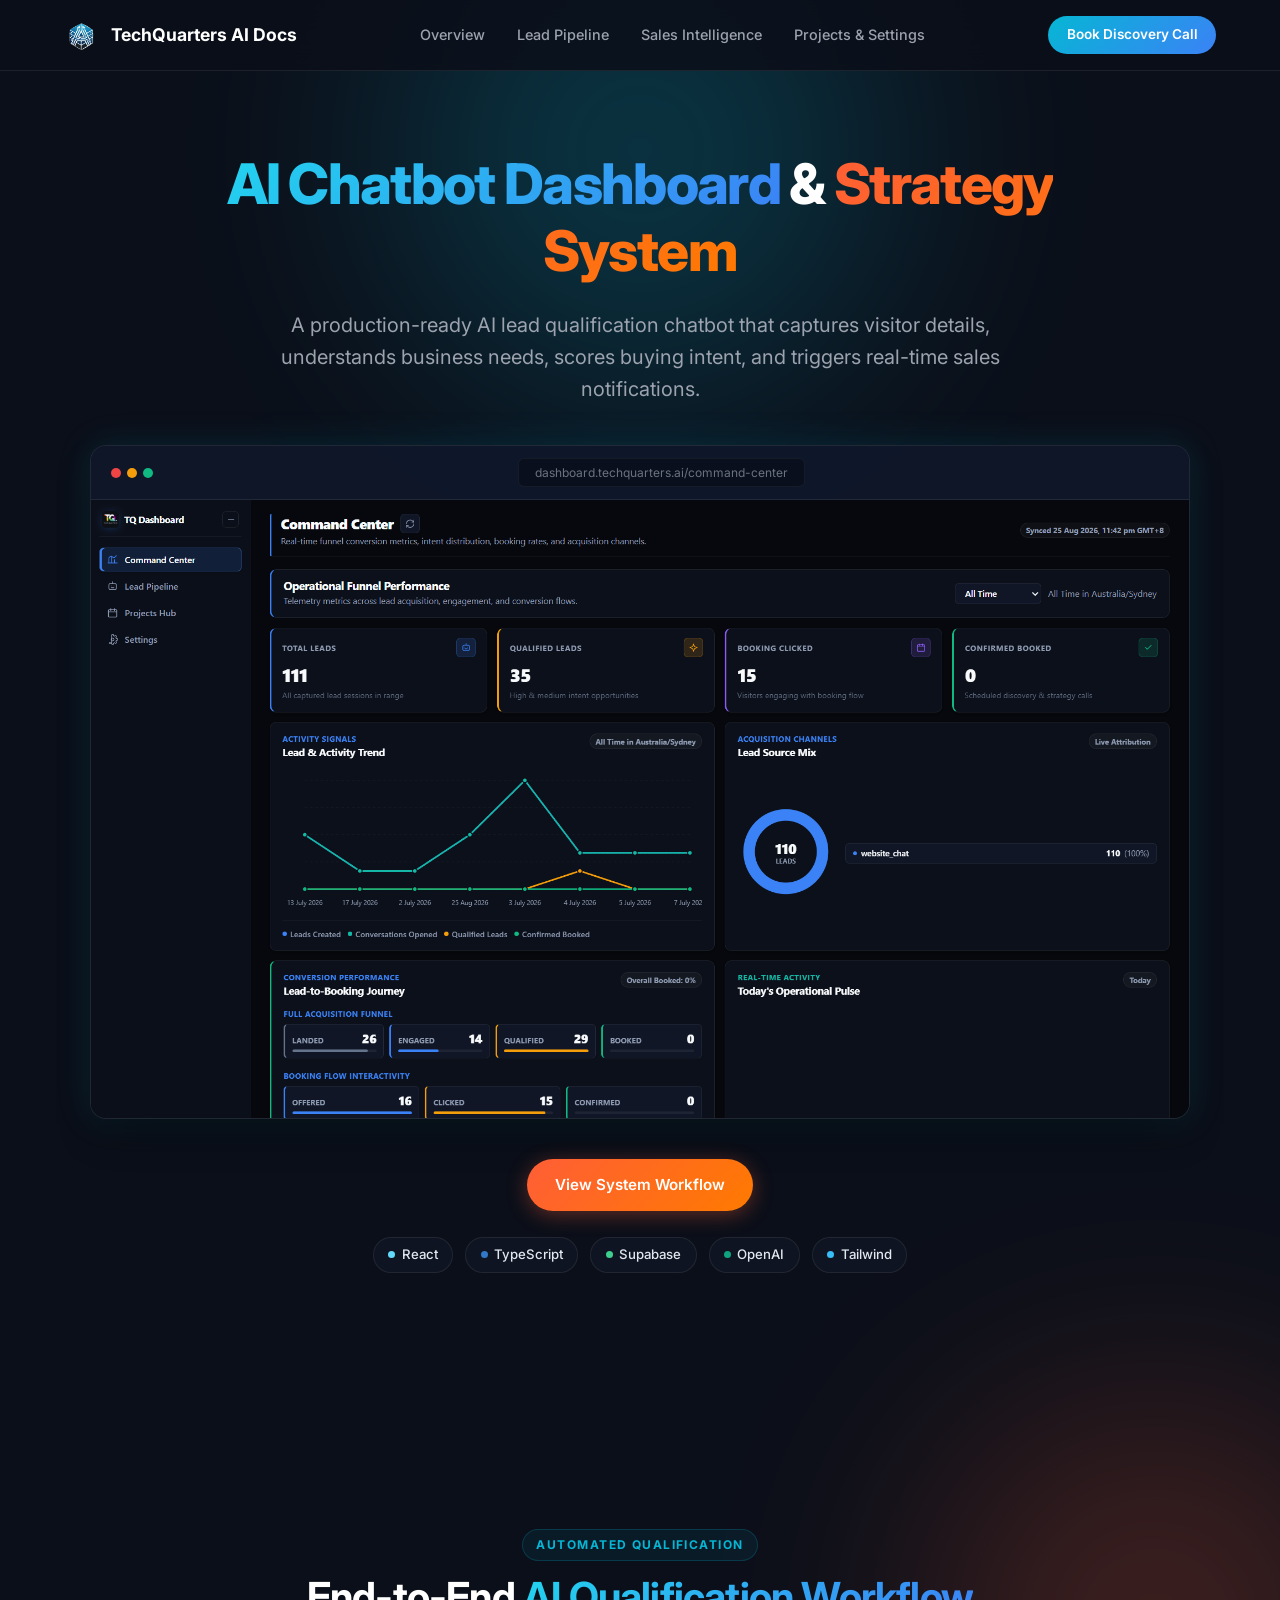
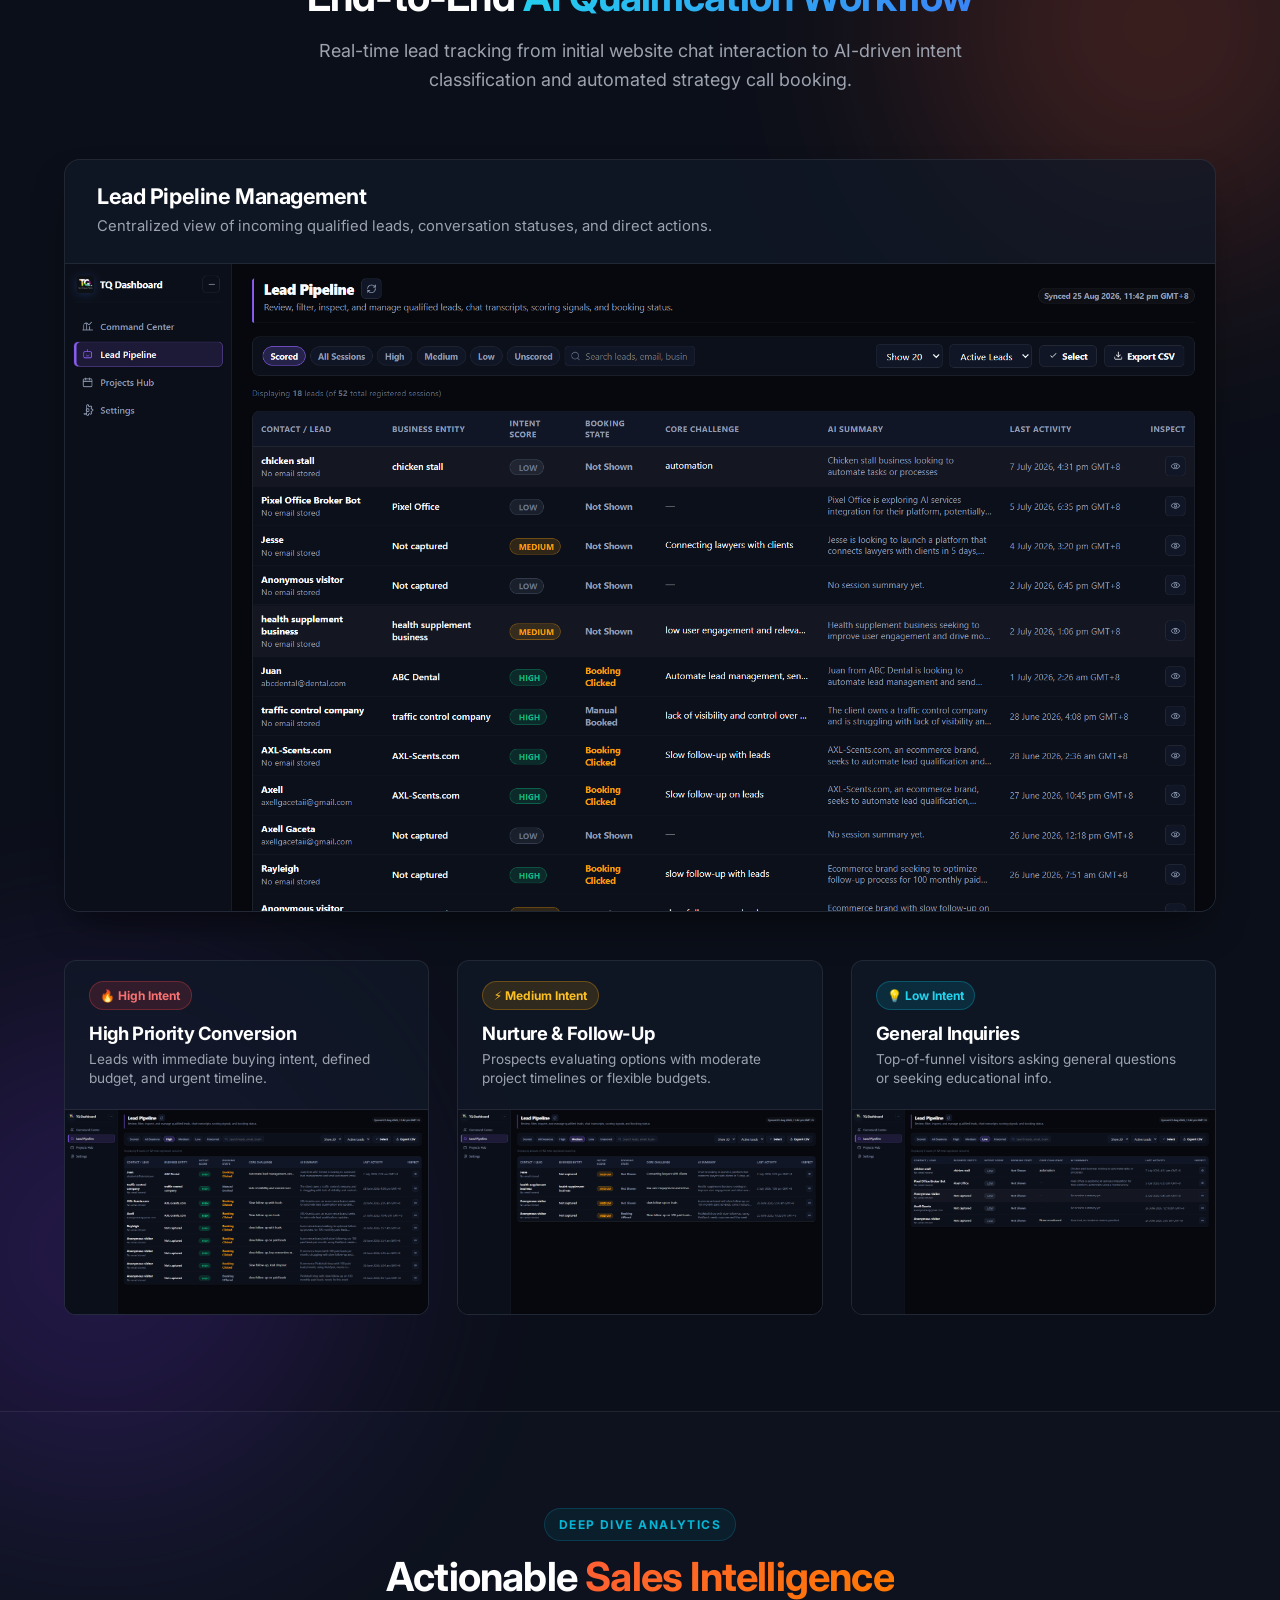
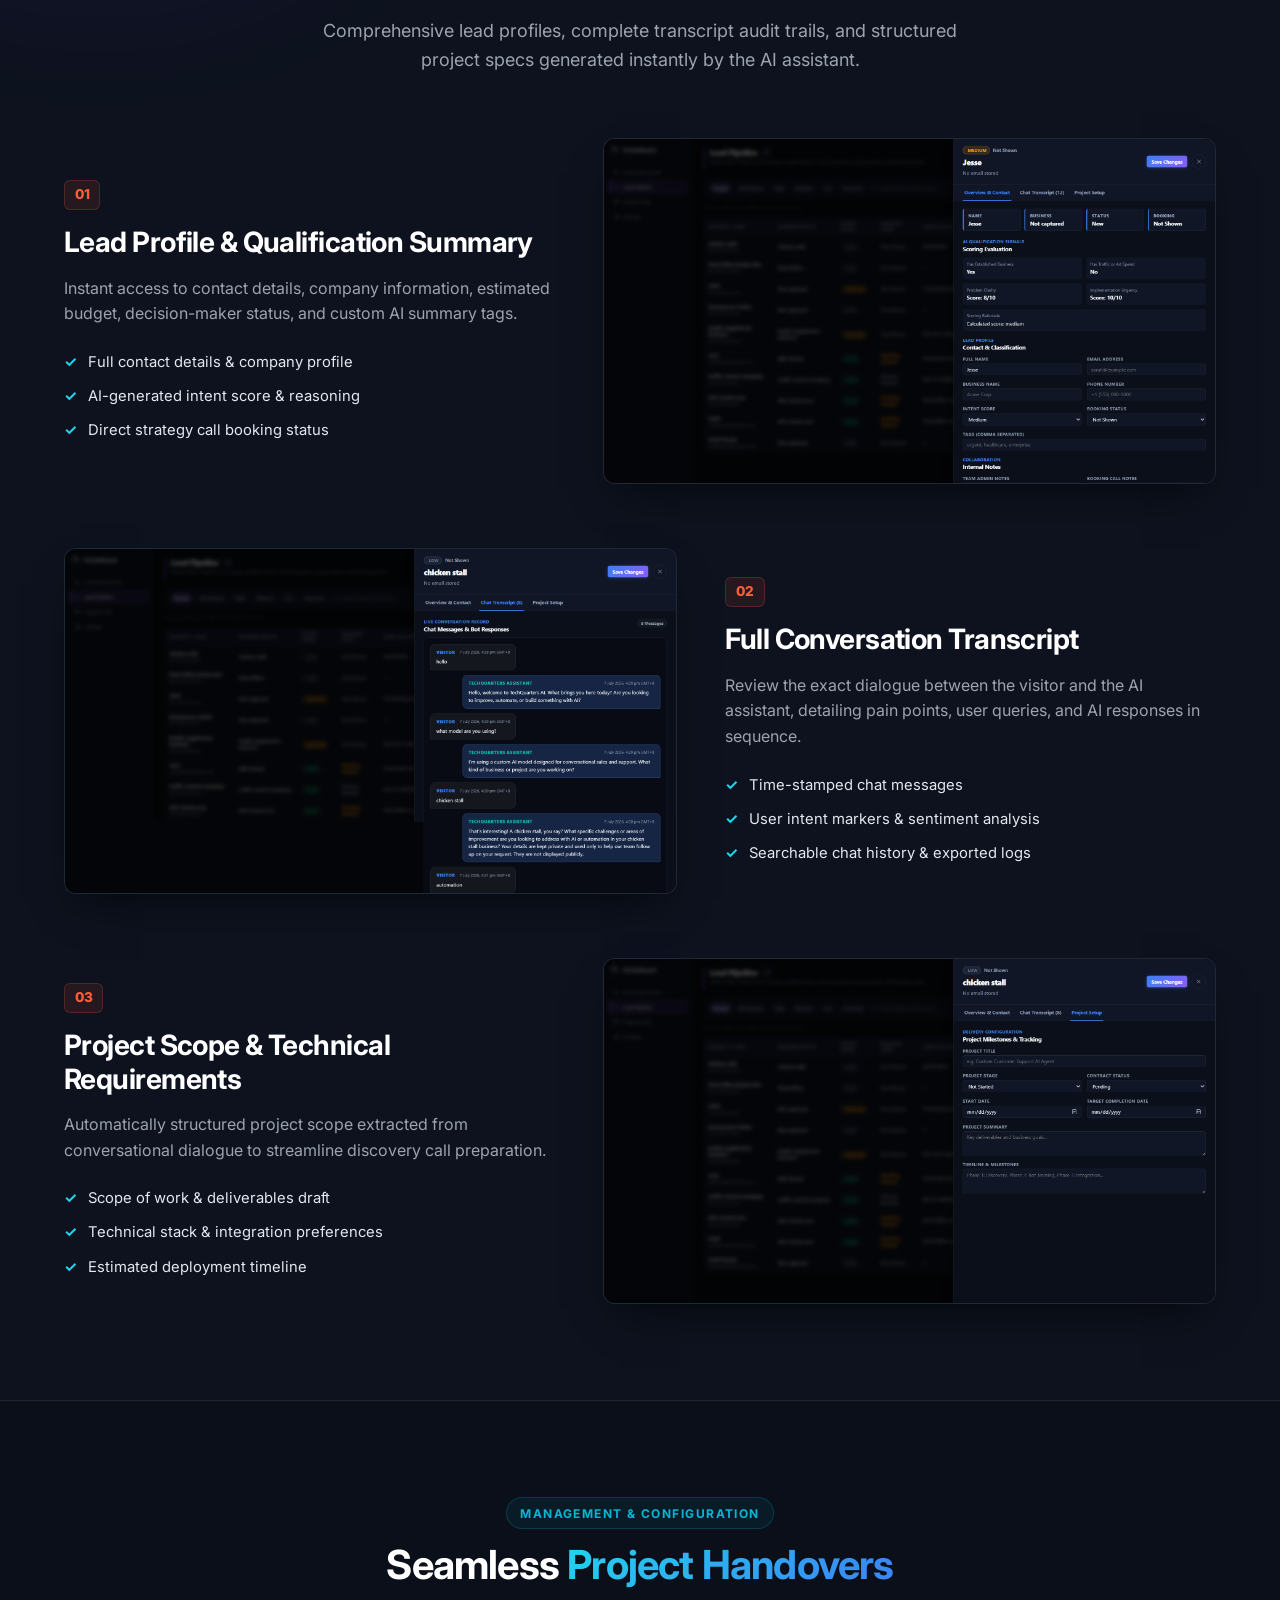
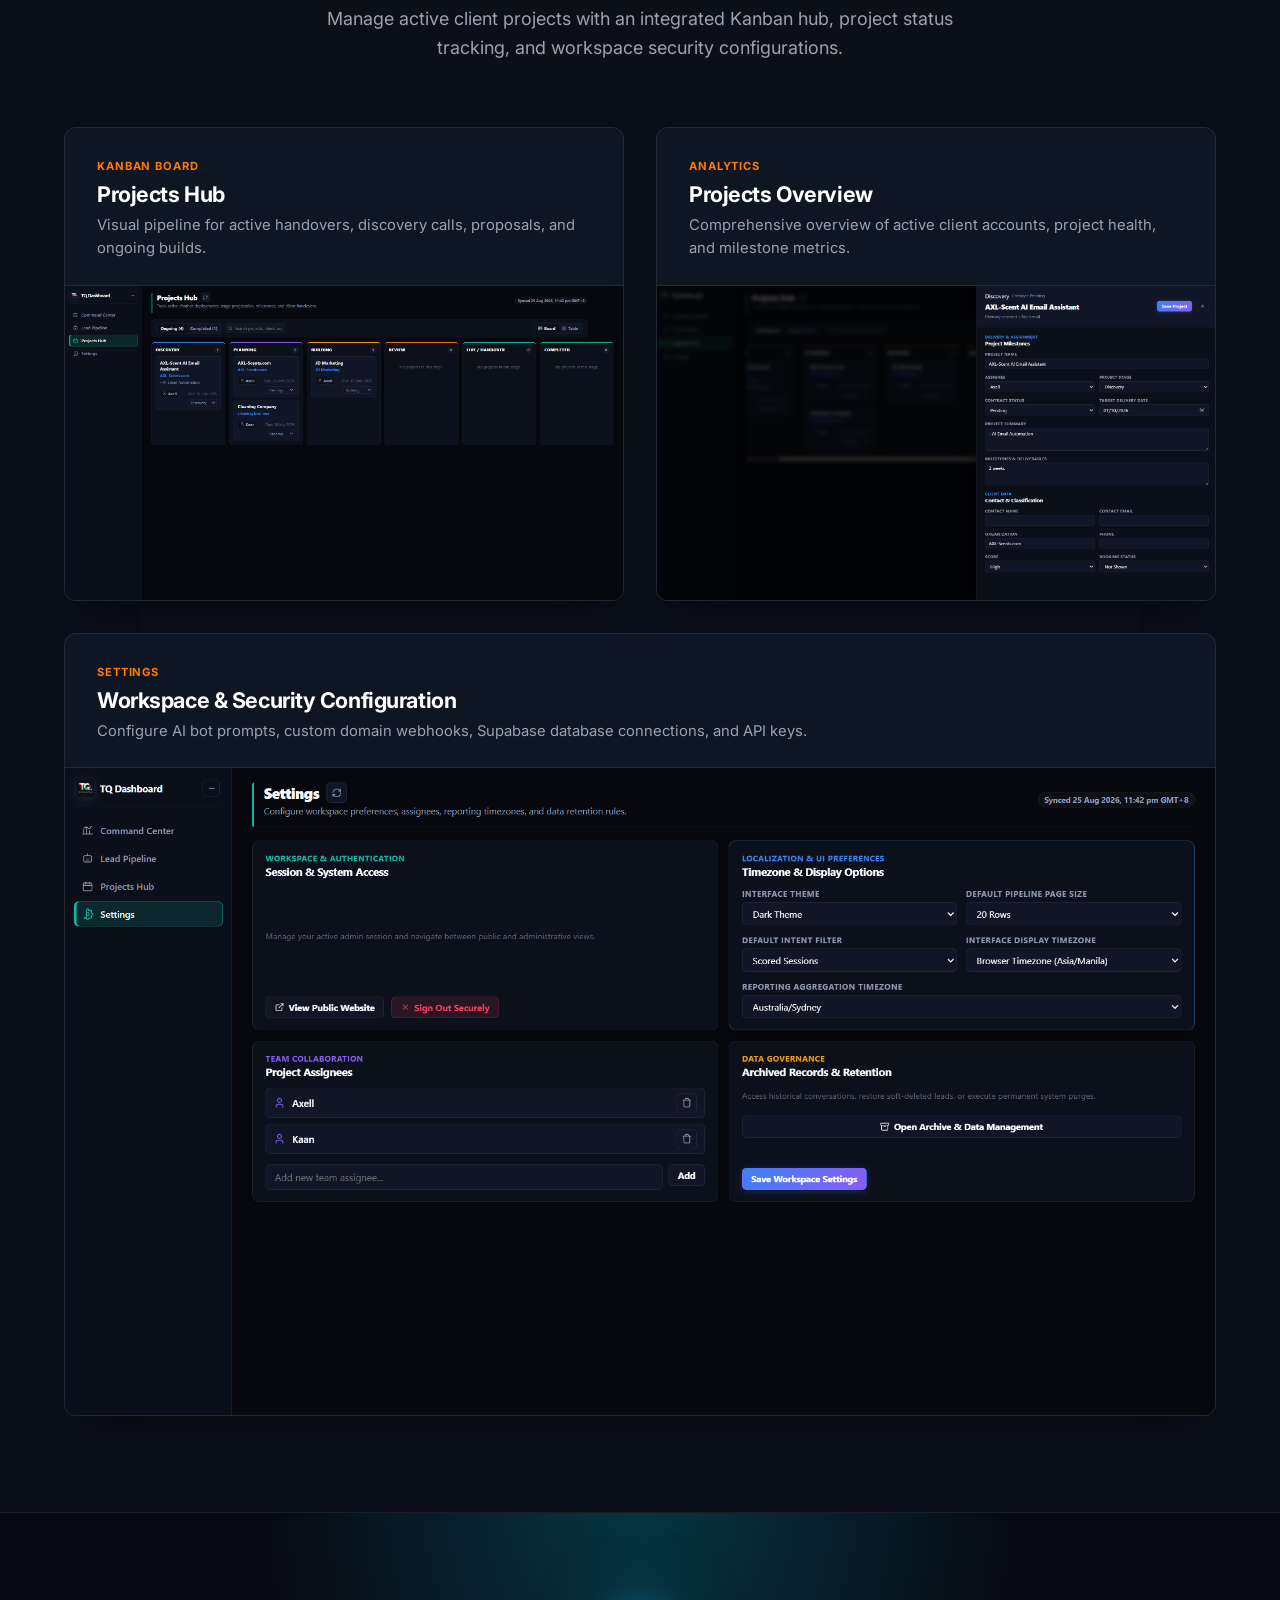
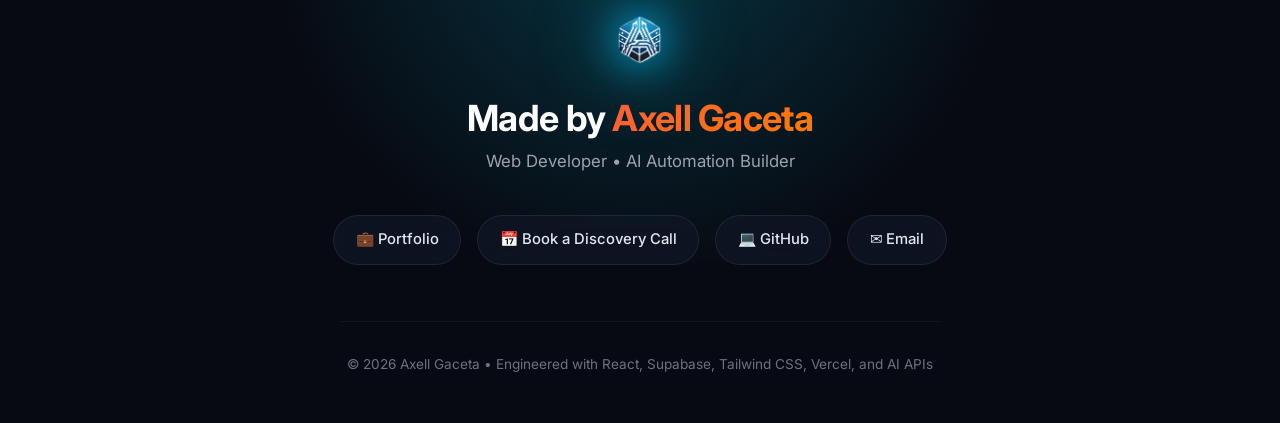
==== dashboard/index.html @ 969fb9c7 "Initial commit: TechQuarters Dashboard Portfolio" ====
<!DOCTYPE html>
<html lang="en">

<head>
  <meta charset="UTF-8">
  <meta name="viewport" content="width=device-width, initial-scale=1.0">
  <title>TechQuarters AI — Dashboard Documentation</title>
  <meta name="description"
    content="Production-ready AI lead qualification chatbot dashboard documentation. Captures visitor details, understands business needs, scores intent, and triggers real-time sales notifications.">

  <!-- Google Fonts: Inter -->
  <link rel="preconnect" href="https://fonts.googleapis.com">
  <link rel="preconnect" href="https://fonts.gstatic.com" crossorigin>
  <link href="https://fonts.googleapis.com/css2?family=Inter:wght@300;400;500;600;700;800&display=swap"
    rel="stylesheet">

  <!-- Favicon -->
  <link rel="icon" href="./images/logo.png">

  <!-- Stylesheet -->
  <link rel="stylesheet" href="./style.css">
</head>

<body>

  <!-- Background Ambient Glowing Orbs -->
  <div class="bg-orb orb-cyan"></div>
  <div class="bg-orb orb-coral"></div>
  <div class="bg-orb orb-purple"></div>

  <!-- Navigation Bar -->
  <header class="navbar">
    <div class="container nav-container">
      <a href="#hero" class="nav-brand">
        <img src="./images/logo.png" alt="TechQuarters AI Logo" class="nav-logo">
        <span class="nav-title">TechQuarters AI Docs</span>
      </a>
      <nav class="nav-links">
        <a href="#hero">Overview</a>
        <a href="#pipeline">Lead Pipeline</a>
        <a href="#intelligence">Sales Intelligence</a>
        <a href="#handovers">Projects & Settings</a>
      </nav>
      <div class="nav-cta">
        <a href="https://calendar.app.google/RQwQhaRL65RpPxYm9" target="_blank" rel="noopener noreferrer"
          class="btn btn-primary-sm">Book Discovery Call</a>
      </div>
    </div>
  </header>

  <!-- SECTION 1: HERO -->
  <section id="hero" class="hero-section">
    <div class="container text-center">
      <h1 class="hero-title">
        <span class="gradient-cyan">AI Chatbot Dashboard</span> & <span class="gradient-coral">Strategy System</span>
      </h1>

      <p class="hero-subheadline">
        A production-ready AI lead qualification chatbot that captures visitor details, understands business needs,
        scores buying intent, and triggers real-time sales notifications.
      </p>



      <!-- Browser Mockup Window -->
      <div class="hero-screenshot-wrapper">
        <div class="browser-header">
          <div class="browser-dots">
            <span class="b-dot red"></span>
            <span class="b-dot yellow"></span>
            <span class="b-dot green"></span>
          </div>
          <div class="browser-address">dashboard.techquarters.ai/command-center</div>
        </div>
        <div class="aspect-ratio-16-9">
          <img src="./images/command_center.png" alt="Command Center" class="clickable-image">
        </div>
      </div>

      <!-- Relocated CTA Button directly below browser mockup container -->
      <div class="hero-cta-below-wrapper">
        <a href="#pipeline" class="btn btn-coral">View System Workflow</a>
      </div>
    </div>
    <br>
    <div class="tech-stack-row">
      <span class="tech-badge"><span class="dot react"></span>React</span>
      <span class="tech-badge"><span class="dot ts"></span>TypeScript</span>
      <span class="tech-badge"><span class="dot supabase"></span>Supabase</span>
      <span class="tech-badge"><span class="dot openai"></span>OpenAI</span>
      <span class="tech-badge"><span class="dot tailwind"></span>Tailwind</span>
    </div>

  </section>

  <!-- SECTION 2: LEAD PIPELINE & INTENT SCORING -->
  <section id="pipeline" class="section-padding">
    <div class="container">
      <div class="section-header text-center">
        <span class="section-tag">AUTOMATED QUALIFICATION</span>
        <h2 class="section-title">
          End-to-End <span class="gradient-cyan">AI Qualification Workflow</span>
        </h2>
        <p class="section-subtitle">
          Real-time lead tracking from initial website chat interaction to AI-driven intent classification and automated
          strategy call booking.
        </p>
      </div>

      <!-- Main Pipeline Overview -->
      <div class="pipeline-main-card">
        <div class="card-header">
          <h3>Lead Pipeline Management</h3>
          <p>Centralized view of incoming qualified leads, conversation statuses, and direct actions.</p>
        </div>
        <div class="aspect-ratio-16-9">
          <img src="./images/lead_pipeline.png" alt="Lead Pipeline" class="clickable-image">
        </div>
      </div>

      <!-- Intent Scoring Grid (3 Column) -->
      <div class="intent-grid">
        <!-- High Intent Card -->
        <div class="intent-card high-intent-border">
          <div class="intent-card-header">
            <div class="intent-badge badge-high">🔥 High Intent</div>
            <h3>High Priority Conversion</h3>
            <p>Leads with immediate buying intent, defined budget, and urgent timeline.</p>
          </div>
          <div class="aspect-ratio-16-9">
            <img src="./images/high_intent.png" alt="High Intent Score" class="clickable-image">
          </div>
        </div>

        <!-- Medium Intent Card -->
        <div class="intent-card medium-intent-border">
          <div class="intent-card-header">
            <div class="intent-badge badge-medium">⚡ Medium Intent</div>
            <h3>Nurture & Follow-Up</h3>
            <p>Prospects evaluating options with moderate project timelines or flexible budgets.</p>
          </div>
          <div class="aspect-ratio-16-9">
            <img src="./images/medium_intent.png" alt="Medium Intent Score" class="clickable-image">
          </div>
        </div>

        <!-- Low Intent Card -->
        <div class="intent-card low-intent-border">
          <div class="intent-card-header">
            <div class="intent-badge badge-low">💡 Low Intent</div>
            <h3>General Inquiries</h3>
            <p>Top-of-funnel visitors asking general questions or seeking educational info.</p>
          </div>
          <div class="aspect-ratio-16-9">
            <img src="./images/low_intent.png" alt="Low Intent Score" class="clickable-image">
          </div>
        </div>
      </div>
    </div>
  </section>

  <!-- SECTION 3: DEEP DIVE: LEAD PROFILES & CHAT -->
  <section id="intelligence" class="section-padding bg-alt">
    <div class="container">
      <div class="section-header text-center">
        <span class="section-tag">DEEP DIVE ANALYTICS</span>
        <h2 class="section-title">
          Actionable <span class="gradient-coral">Sales Intelligence</span>
        </h2>
        <p class="section-subtitle">
          Comprehensive lead profiles, complete transcript audit trails, and structured project specs generated
          instantly by the AI assistant.
        </p>
      </div>

      <div class="features-vertical-list">
        <!-- Feature 1: Lead Profile Setup -->
        <div class="feature-row">
          <div class="feature-text">
            <span class="feature-num">01</span>
            <h3>Lead Profile & Qualification Summary</h3>
            <p>Instant access to contact details, company information, estimated budget, decision-maker status, and
              custom AI summary tags.</p>
            <ul class="feature-checklist">
              <li>Full contact details & company profile</li>
              <li>AI-generated intent score & reasoning</li>
              <li>Direct strategy call booking status</li>
            </ul>
          </div>
          <div class="feature-media">
            <div class="aspect-ratio-16-9">
              <img src="./images/lead_profile.png" alt="Lead Profile Setup" class="clickable-image">
            </div>
          </div>
        </div>

        <!-- Feature 2: Chat Transcript -->
        <div class="feature-row reverse">
          <div class="feature-text">
            <span class="feature-num">02</span>
            <h3>Full Conversation Transcript</h3>
            <p>Review the exact dialogue between the visitor and the AI assistant, detailing pain points, user queries,
              and AI responses in sequence.</p>
            <ul class="feature-checklist">
              <li>Time-stamped chat messages</li>
              <li>User intent markers & sentiment analysis</li>
              <li>Searchable chat history & exported logs</li>
            </ul>
          </div>
          <div class="feature-media">
            <div class="aspect-ratio-16-9">
              <img src="./images/lead_chat.png" alt="Chat Transcript" class="clickable-image">
            </div>
          </div>
        </div>

        <!-- Feature 3: Lead Project Setup -->
        <div class="feature-row">
          <div class="feature-text">
            <span class="feature-num">03</span>
            <h3>Project Scope & Technical Requirements</h3>
            <p>Automatically structured project scope extracted from conversational dialogue to streamline discovery
              call preparation.</p>
            <ul class="feature-checklist">
              <li>Scope of work & deliverables draft</li>
              <li>Technical stack & integration preferences</li>
              <li>Estimated deployment timeline</li>
            </ul>
          </div>
          <div class="feature-media">
            <div class="aspect-ratio-16-9">
              <img src="./images/lead_project.png" alt="Lead Project Setup" class="clickable-image">
            </div>
          </div>
        </div>
      </div>
    </div>
  </section>

  <!-- SECTION 4: PROJECT HANDOVERS & SETTINGS -->
  <section id="handovers" class="section-padding">
    <div class="container">
      <div class="section-header text-center">
        <span class="section-tag">MANAGEMENT & CONFIGURATION</span>
        <h2 class="section-title">
          Seamless <span class="gradient-cyan">Project Handovers</span>
        </h2>
        <p class="section-subtitle">
          Manage active client projects with an integrated Kanban hub, project status tracking, and workspace security
          configurations.
        </p>
      </div>

      <div class="handovers-grid">
        <!-- Projects Hub Kanban -->
        <div class="handover-card">
          <div class="card-header">
            <span class="card-tag">KANBAN BOARD</span>
            <h3>Projects Hub</h3>
            <p>Visual pipeline for active handovers, discovery calls, proposals, and ongoing builds.</p>
          </div>
          <div class="aspect-ratio-16-9">
            <img src="./images/projects_hub.png" alt="Projects Hub Kanban" class="clickable-image">
          </div>
        </div>

        <!-- Projects Overview -->
        <div class="handover-card">
          <div class="card-header">
            <span class="card-tag">ANALYTICS</span>
            <h3>Projects Overview</h3>
            <p>Comprehensive overview of active client accounts, project health, and milestone metrics.</p>
          </div>
          <div class="aspect-ratio-16-9">
            <img src="./images/projects_overview.png" alt="Projects Overview" class="clickable-image">
          </div>
        </div>

        <!-- Workspace Settings -->
        <div class="handover-card full-width-card">
          <div class="card-header">
            <span class="card-tag">SETTINGS</span>
            <h3>Workspace & Security Configuration</h3>
            <p>Configure AI bot prompts, custom domain webhooks, Supabase database connections, and API keys.</p>
          </div>
          <div class="aspect-ratio-16-9">
            <img src="./images/settings.png" alt="Workspace Settings" class="clickable-image">
          </div>
        </div>
      </div>
    </div>
  </section>

  <!-- SECTION 5: FOOTER & LINKS (EXACT LAYOUT REQUIRED) -->
  <footer class="footer-section">
    <div class="footer-radial-glow"></div>
    <div class="container footer-content text-center">

      <!-- Logo -->
      <div class="footer-logo-wrapper">
        <img src="./images/logo.png" alt="Logo" class="footer-logo">
      </div>

      <!-- Headline -->
      <h2 class="footer-headline">
        Made by <span class="gradient-coral">Axell Gaceta</span>
      </h2>

      <!-- Subtitles -->
      <p class="footer-subtitle">
        Web Developer • AI Automation Builder
      </p>

      <!-- Action Links -->
      <div class="footer-links-row">
        <a href="https://axell-builds.lovable.app/" target="_blank" rel="noopener noreferrer" class="footer-pill-btn">
          💼 Portfolio
        </a>
        <a href="https://calendar.app.google/RQwQhaRL65RpPxYm9" target="_blank" rel="noopener noreferrer"
          class="footer-pill-btn">
          📅 Book a Discovery Call
        </a>
        <a href="https://github.com/axellgaceta21/" target="_blank" rel="noopener noreferrer" class="footer-pill-btn">
          💻 GitHub
        </a>
        <a href="mailto:gacetaaxell@gmail.com" target="_blank" rel="noopener noreferrer" class="footer-pill-btn">
          ✉️ Email
        </a>
      </div>

      <!-- Copyright -->
      <p class="footer-copyright">
        © 2026 Axell Gaceta • Engineered with React, Supabase, Tailwind CSS, Vercel, and AI APIs
      </p>

    </div>
  </footer>

  <!-- Image Modal / Lightbox -->
  <div id="image-modal" class="modal-hidden">
    <span id="modal-close">&times;</span>
    <img id="modal-image" src="" alt="Expanded View">
  </div>

  <!-- Lightbox Modal Script -->
  <script>
    document.addEventListener('DOMContentLoaded', function () {
      const modal = document.getElementById('image-modal');
      const modalImg = document.getElementById('modal-image');
      const closeBtn = document.getElementById('modal-close');
      const clickableImages = document.querySelectorAll('.clickable-image');

      clickableImages.forEach(img => {
        img.addEventListener('click', function () {
          modalImg.src = this.src;
          modalImg.alt = this.alt || 'Expanded View';
          modal.classList.remove('modal-hidden');
        });
      });

      function closeModal() {
        modal.classList.add('modal-hidden');
        modalImg.src = '';
      }

      closeBtn.addEventListener('click', closeModal);

      modal.addEventListener('click', function (e) {
        if (e.target === modal || e.target === closeBtn) {
          closeModal();
        }
      });

      document.addEventListener('keydown', function (e) {
        if (e.key === 'Escape' && !modal.classList.contains('modal-hidden')) {
          closeModal();
        }
      });
    });
  </script>

</body>

</html>
---- dashboard/style.css ----
/* ==========================================================================
   TechQuarters AI — Dashboard Documentation Portfolio Stylesheet
   Theme: Modern Deep Dark Mode AI Software Showcase
   Author: Axell Gaceta
   ========================================================================== */

/* --------------------------------------------------------------------------
   1. RESET & VARIABLES
   -------------------------------------------------------------------------- */
*, *::before, *::after {
  box-sizing: border-box;
  margin: 0;
  padding: 0;
}

:root {
  /* Color Palette */
  --bg-dark: #0B0F19;
  --bg-dark-alt: #111827;
  --bg-card: rgba(17, 24, 39, 0.75);
  --bg-card-hover: rgba(30, 41, 59, 0.85);

  --text-white: #FFFFFF;
  --text-main: #E2E8F0;
  --text-muted: #9CA3AF;
  --text-dim: #6B7280;

  /* Accent Colors */
  --cyan-primary: #06B6D4;
  --cyan-glow: #22D3EE;
  --blue-accent: #3B82F6;
  
  --coral-primary: #FF5E36;
  --coral-glow: #FF7A00;
  --orange-accent: #F97316;

  /* Borders & Shadows */
  --border-subtle: rgba(255, 255, 255, 0.08);
  --border-glow-cyan: rgba(6, 182, 212, 0.3);
  --border-glow-coral: rgba(255, 94, 54, 0.3);
  --shadow-lg: 0 20px 40px -15px rgba(0, 0, 0, 0.6);
  --shadow-cyan-glow: 0 0 35px rgba(6, 182, 212, 0.15);
  --shadow-coral-glow: 0 0 35px rgba(255, 94, 54, 0.15);

  /* Layout */
  --container-max-width: 1200px;
  --font-main: 'Inter', system-ui, -apple-system, BlinkMacSystemFont, "Segoe UI", Roboto, sans-serif;
  --border-radius-lg: 16px;
  --border-radius-md: 12px;
  --border-radius-sm: 8px;
  --border-radius-pill: 9999px;
}

html {
  scroll-behavior: smooth;
  font-size: 16px;
  background-color: var(--bg-dark);
  color: var(--text-main);
  font-family: var(--font-main);
  -webkit-font-smoothing: antialiased;
  -moz-osx-font-smoothing: grayscale;
}

body {
  min-height: 100vh;
  position: relative;
  overflow-x: hidden;
  line-height: 1.6;
  background-color: var(--bg-dark);
}

/* --------------------------------------------------------------------------
   2. BACKGROUND GLOWING ORBS
   -------------------------------------------------------------------------- */
.bg-orb {
  position: absolute;
  border-radius: 50%;
  filter: blur(120px);
  pointer-events: none;
  z-index: 0;
  opacity: 0.22;
}

.orb-cyan {
  width: 500px;
  height: 500px;
  background: var(--cyan-primary);
  top: -100px;
  left: 50%;
  transform: translateX(-50%);
}

.orb-coral {
  width: 450px;
  height: 450px;
  background: var(--coral-primary);
  top: 1400px;
  right: -100px;
}

.orb-purple {
  width: 500px;
  height: 500px;
  background: #7C3AED;
  top: 2600px;
  left: -150px;
}

/* --------------------------------------------------------------------------
   3. TYPOGRAPHY & GRADIENTS
   -------------------------------------------------------------------------- */
h1, h2, h3, h4 {
  color: var(--text-white);
  font-weight: 700;
  line-height: 1.2;
  letter-spacing: -0.02em;
}

.gradient-cyan {
  background: linear-gradient(135deg, var(--cyan-glow) 0%, var(--blue-accent) 100%);
  -webkit-background-clip: text;
  -webkit-text-fill-color: transparent;
}

.gradient-coral {
  background: linear-gradient(135deg, var(--coral-primary) 0%, var(--coral-glow) 100%);
  -webkit-background-clip: text;
  -webkit-text-fill-color: transparent;
}

.text-center {
  text-align: center;
}

/* --------------------------------------------------------------------------
   4. LAYOUT CONTAINERS & BUTTONS
   -------------------------------------------------------------------------- */
.container {
  width: 100%;
  max-width: var(--container-max-width);
  margin: 0 auto;
  padding: 0 1.5rem;
  position: relative;
  z-index: 1;
}

.section-padding {
  padding: 6rem 0;
}

.bg-alt {
  background-color: rgba(17, 24, 39, 0.4);
  border-top: 1px solid var(--border-subtle);
  border-bottom: 1px solid var(--border-subtle);
}

.section-header {
  margin-bottom: 4rem;
}

.section-tag {
  display: inline-block;
  font-size: 0.75rem;
  font-weight: 700;
  letter-spacing: 0.12em;
  text-transform: uppercase;
  color: var(--cyan-primary);
  margin-bottom: 0.75rem;
  padding: 0.35rem 0.85rem;
  background: rgba(6, 182, 212, 0.08);
  border: 1px solid rgba(6, 182, 212, 0.2);
  border-radius: var(--border-radius-pill);
}

.section-title {
  font-size: 2.5rem;
  margin-bottom: 1rem;
}

.section-subtitle {
  color: var(--text-muted);
  font-size: 1.125rem;
  max-width: 680px;
  margin: 0 auto;
}

/* Buttons */
.btn {
  display: inline-flex;
  align-items: center;
  justify-content: center;
  padding: 0.875rem 1.75rem;
  font-size: 0.95rem;
  font-weight: 600;
  border-radius: var(--border-radius-pill);
  text-decoration: none;
  transition: all 0.25s ease;
  cursor: pointer;
  border: none;
}

.btn-coral {
  background: linear-gradient(135deg, var(--coral-primary) 0%, var(--coral-glow) 100%);
  color: #FFFFFF;
  box-shadow: 0 4px 20px rgba(255, 94, 54, 0.35);
}

.btn-coral:hover {
  transform: translateY(-2px);
  box-shadow: 0 6px 28px rgba(255, 94, 54, 0.5);
  color: #FFFFFF;
}

.btn-outline {
  background: rgba(255, 255, 255, 0.04);
  color: var(--text-white);
  border: 1px solid rgba(255, 255, 255, 0.15);
  backdrop-filter: blur(8px);
}

.btn-outline:hover {
  background: rgba(255, 255, 255, 0.1);
  border-color: rgba(255, 255, 255, 0.3);
  transform: translateY(-2px);
}

.btn-primary-sm {
  padding: 0.5rem 1.15rem;
  font-size: 0.85rem;
  background: linear-gradient(135deg, var(--cyan-primary) 0%, var(--blue-accent) 100%);
  color: #FFFFFF;
  border-radius: var(--border-radius-pill);
  text-decoration: none;
  font-weight: 600;
  transition: all 0.25s ease;
}

.btn-primary-sm:hover {
  transform: translateY(-1px);
  box-shadow: 0 4px 15px rgba(6, 182, 212, 0.4);
}

/* --------------------------------------------------------------------------
   5. NAVBAR
   -------------------------------------------------------------------------- */
.navbar {
  position: sticky;
  top: 0;
  left: 0;
  width: 100%;
  z-index: 100;
  background: rgba(11, 15, 25, 0.85);
  backdrop-filter: blur(16px);
  border-bottom: 1px solid var(--border-subtle);
  padding: 1rem 0;
}

.nav-container {
  display: flex;
  align-items: center;
  justify-content: space-between;
}

.nav-brand {
  display: flex;
  align-items: center;
  gap: 0.75rem;
  text-decoration: none;
  color: var(--text-white);
  font-weight: 700;
  font-size: 1.1rem;
}

.nav-logo {
  height: 32px;
  width: auto;
  object-fit: contain;
}

.badge-tag {
  font-size: 0.7rem;
  padding: 0.2rem 0.5rem;
  background: rgba(6, 182, 212, 0.15);
  color: var(--cyan-glow);
  border-radius: 4px;
  font-weight: 600;
  margin-left: 0.3rem;
  border: 1px solid rgba(6, 182, 212, 0.3);
}

.nav-links {
  display: flex;
  align-items: center;
  gap: 2rem;
}

.nav-links a {
  color: var(--text-muted);
  text-decoration: none;
  font-size: 0.9rem;
  font-weight: 500;
  transition: color 0.2s ease;
}

.nav-links a:hover {
  color: var(--text-white);
}

/* --------------------------------------------------------------------------
   6. SECTION 1: HERO
   -------------------------------------------------------------------------- */
.hero-section {
  padding: 5rem 0 6rem 0;
  position: relative;
}

.hero-title {
  font-size: 3.5rem;
  font-weight: 800;
  letter-spacing: -0.03em;
  margin-bottom: 1.5rem;
  max-width: 900px;
  margin-left: auto;
  margin-right: auto;
}

.hero-subheadline {
  font-size: 1.25rem;
  color: var(--text-muted);
  max-width: 760px;
  margin: 0 auto 2.5rem auto;
  line-height: 1.6;
}

.hero-cta-group {
  display: flex;
  align-items: center;
  justify-content: center;
  gap: 1.25rem;
  margin-bottom: 2.5rem;
}

.tech-stack-row {
  display: flex;
  align-items: center;
  justify-content: center;
  gap: 0.75rem;
  flex-wrap: wrap;
  margin-bottom: 4rem;
}

.tech-badge {
  display: inline-flex;
  align-items: center;
  gap: 0.4rem;
  padding: 0.4rem 0.9rem;
  background: rgba(17, 24, 39, 0.6);
  border: 1px solid var(--border-subtle);
  border-radius: var(--border-radius-pill);
  font-size: 0.825rem;
  color: var(--text-main);
  font-weight: 500;
}

.dot {
  width: 7px;
  height: 7px;
  border-radius: 50%;
  display: inline-block;
}
.dot.react { background: #61DAFB; }
.dot.ts { background: #3178C6; }
.dot.supabase { background: #3ECF8E; }
.dot.openai { background: #10A37F; }
.dot.tailwind { background: #38BDF8; }

/* Browser Mockup Window */
.hero-screenshot-wrapper {
  background: var(--bg-card);
  border: 1px solid var(--border-subtle);
  border-radius: var(--border-radius-lg);
  overflow: hidden;
  box-shadow: var(--shadow-lg), var(--shadow-cyan-glow);
  max-width: 1100px;
  margin: 0 auto;
}

.hero-cta-below-wrapper {
  margin-top: 2.5rem;
  display: flex;
  justify-content: center;
}

.browser-header {
  background: rgba(15, 23, 42, 0.9);
  padding: 0.75rem 1.25rem;
  display: flex;
  align-items: center;
  border-bottom: 1px solid var(--border-subtle);
}

.browser-dots {
  display: flex;
  gap: 6px;
}

.b-dot {
  width: 10px;
  height: 10px;
  border-radius: 50%;
}
.b-dot.red { background: #EF4444; }
.b-dot.yellow { background: #F59E0B; }
.b-dot.green { background: #10B981; }

.browser-address {
  margin: 0 auto;
  background: rgba(0, 0, 0, 0.3);
  padding: 0.25rem 1rem;
  border-radius: 6px;
  font-size: 0.75rem;
  color: var(--text-dim);
  border: 1px solid rgba(255, 255, 255, 0.05);
}

/* --------------------------------------------------------------------------
   7. CRITICAL REQUIREMENT: STRICT 16:9 LANDSCAPE SCREENSHOT CONTAINERS
   -------------------------------------------------------------------------- */
.aspect-ratio-16-9 {
  width: 100%;
  aspect-ratio: 16 / 9;
  overflow: hidden;
  position: relative;
  background-color: #080C14;
}

.aspect-ratio-16-9 img {
  width: 100%;
  height: 100%;
  object-fit: cover;
  object-position: top center;
  display: block;
  transition: transform 0.4s ease;
}

.aspect-ratio-16-9:hover img {
  transform: scale(1.02);
}

/* --------------------------------------------------------------------------
   8. SECTION 2: LEAD PIPELINE & INTENT SCORING
   -------------------------------------------------------------------------- */
.pipeline-main-card {
  background: var(--bg-card);
  border: 1px solid var(--border-subtle);
  border-radius: var(--border-radius-lg);
  overflow: hidden;
  margin-bottom: 3rem;
  box-shadow: var(--shadow-lg);
}

.card-header {
  padding: 1.5rem 2rem;
  border-bottom: 1px solid var(--border-subtle);
}

.card-header h3 {
  font-size: 1.35rem;
  margin-bottom: 0.35rem;
}

.card-header p {
  color: var(--text-muted);
  font-size: 0.925rem;
}

.intent-grid {
  display: grid;
  grid-template-columns: repeat(3, 1fr);
  gap: 1.75rem;
}

.intent-card {
  background: var(--bg-card);
  border: 1px solid var(--border-subtle);
  border-radius: var(--border-radius-md);
  overflow: hidden;
  transition: all 0.3s ease;
}

.intent-card:hover {
  transform: translateY(-4px);
}

.high-intent-border:hover {
  border-color: var(--coral-primary);
  box-shadow: var(--shadow-coral-glow);
}

.medium-intent-border:hover {
  border-color: #F59E0B;
  box-shadow: 0 0 25px rgba(245, 158, 11, 0.15);
}

.low-intent-border:hover {
  border-color: var(--cyan-primary);
  box-shadow: var(--shadow-cyan-glow);
}

.intent-card-header {
  padding: 1.25rem 1.5rem;
  border-bottom: 1px solid var(--border-subtle);
}

.intent-badge {
  display: inline-block;
  font-size: 0.75rem;
  font-weight: 700;
  padding: 0.25rem 0.65rem;
  border-radius: var(--border-radius-pill);
  margin-bottom: 0.75rem;
}

.badge-high {
  background: rgba(239, 68, 68, 0.15);
  color: #F87171;
  border: 1px solid rgba(239, 68, 68, 0.3);
}

.badge-medium {
  background: rgba(245, 158, 11, 0.15);
  color: #FBBF24;
  border: 1px solid rgba(245, 158, 11, 0.3);
}

.badge-low {
  background: rgba(6, 182, 212, 0.15);
  color: var(--cyan-glow);
  border: 1px solid rgba(6, 182, 212, 0.3);
}

.intent-card-header h3 {
  font-size: 1.15rem;
  margin-bottom: 0.35rem;
}

.intent-card-header p {
  color: var(--text-muted);
  font-size: 0.85rem;
  line-height: 1.45;
}

/* --------------------------------------------------------------------------
   9. SECTION 3: DEEP DIVE: LEAD PROFILES & CHAT
   -------------------------------------------------------------------------- */
.features-vertical-list {
  display: flex;
  flex-direction: column;
  gap: 4rem;
}

.feature-row {
  display: grid;
  grid-template-columns: 1fr 1.25fr;
  gap: 3rem;
  align-items: center;
}

.feature-row.reverse {
  grid-template-columns: 1.25fr 1fr;
}

.feature-row.reverse .feature-text {
  order: 2;
}

.feature-row.reverse .feature-media {
  order: 1;
}

.feature-num {
  font-size: 0.85rem;
  font-weight: 800;
  color: var(--coral-primary);
  background: rgba(255, 94, 54, 0.1);
  border: 1px solid rgba(255, 94, 54, 0.2);
  padding: 0.2rem 0.6rem;
  border-radius: 6px;
  display: inline-block;
  margin-bottom: 1rem;
}

.feature-text h3 {
  font-size: 1.75rem;
  margin-bottom: 1rem;
}

.feature-text p {
  color: var(--text-muted);
  font-size: 1rem;
  margin-bottom: 1.5rem;
}

.feature-checklist {
  list-style: none;
  display: flex;
  flex-direction: column;
  gap: 0.65rem;
}

.feature-checklist li {
  position: relative;
  padding-left: 1.5rem;
  color: var(--text-main);
  font-size: 0.925rem;
}

.feature-checklist li::before {
  content: "✓";
  position: absolute;
  left: 0;
  top: 0;
  color: var(--cyan-glow);
  font-weight: bold;
}

.feature-media {
  background: var(--bg-card);
  border: 1px solid var(--border-subtle);
  border-radius: var(--border-radius-md);
  overflow: hidden;
  box-shadow: var(--shadow-lg);
  transition: border-color 0.3s ease;
}

.feature-media:hover {
  border-color: rgba(255, 255, 255, 0.2);
}

/* --------------------------------------------------------------------------
   10. SECTION 4: PROJECT HANDOVERS & SETTINGS
   -------------------------------------------------------------------------- */
.handovers-grid {
  display: grid;
  grid-template-columns: repeat(2, 1fr);
  gap: 2rem;
}

.handover-card {
  background: var(--bg-card);
  border: 1px solid var(--border-subtle);
  border-radius: var(--border-radius-md);
  overflow: hidden;
  box-shadow: var(--shadow-lg);
  transition: all 0.3s ease;
}

.handover-card:hover {
  transform: translateY(-3px);
  border-color: rgba(6, 182, 212, 0.3);
}

.full-width-card {
  grid-column: 1 / -1;
}

.card-tag {
  font-size: 0.7rem;
  font-weight: 700;
  letter-spacing: 0.08em;
  color: var(--coral-glow);
  display: inline-block;
  margin-bottom: 0.4rem;
}

/* --------------------------------------------------------------------------
   11. SECTION 5: FOOTER & LINKS (EXACT SPECIFICATION)
   -------------------------------------------------------------------------- */
.footer-section {
  position: relative;
  padding: 6rem 0 3rem 0;
  background-color: #070A12;
  border-top: 1px solid var(--border-subtle);
  overflow: hidden;
}

.footer-radial-glow {
  position: absolute;
  top: 0;
  left: 50%;
  transform: translateX(-50%);
  width: 100%;
  max-width: 800px;
  height: 350px;
  background: radial-gradient(circle at top center, rgba(6, 182, 212, 0.25), transparent 70%);
  pointer-events: none;
}

.footer-content {
  display: flex;
  flex-direction: column;
  align-items: center;
  position: relative;
  z-index: 2;
}

.footer-logo-wrapper {
  margin-bottom: 1.5rem;
}

.footer-logo {
  height: 56px;
  width: auto;
  object-fit: contain;
  filter: drop-shadow(0 0 20px rgba(0, 194, 255, 0.8)) drop-shadow(0 0 35px rgba(6, 182, 212, 0.6));
  transition: filter 0.3s ease;
}

.footer-logo:hover {
  filter: drop-shadow(0 0 25px rgba(0, 194, 255, 1)) drop-shadow(0 0 45px rgba(6, 182, 212, 0.8));
}

.footer-headline {
  font-size: 2.25rem;
  margin-bottom: 0.5rem;
}

.footer-subtitle {
  color: var(--text-muted);
  font-size: 1.05rem;
  margin-bottom: 2.5rem;
  font-weight: 400;
}

.footer-links-row {
  display: flex;
  align-items: center;
  justify-content: center;
  gap: 1rem;
  flex-wrap: wrap;
  margin-bottom: 3.5rem;
}

.footer-pill-btn {
  display: inline-flex;
  align-items: center;
  gap: 0.5rem;
  padding: 0.75rem 1.35rem;
  background: rgba(17, 24, 39, 0.7);
  border: 1px solid var(--border-subtle);
  border-radius: var(--border-radius-pill);
  color: var(--text-main);
  text-decoration: none;
  font-size: 0.925rem;
  font-weight: 500;
  backdrop-filter: blur(12px);
  transition: all 0.25s ease;
}

.footer-pill-btn:hover {
  background: rgba(30, 41, 59, 0.9);
  border-color: rgba(255, 94, 54, 0.4);
  color: var(--text-white);
  transform: translateY(-2px);
  box-shadow: 0 4px 15px rgba(255, 94, 54, 0.2);
}

.footer-copyright {
  color: var(--text-dim);
  font-size: 0.85rem;
  border-top: 1px solid rgba(255, 255, 255, 0.05);
  padding-top: 2rem;
  width: 100%;
  max-width: 600px;
}

/* --------------------------------------------------------------------------
   12. RESPONSIVE DESIGN (< 768px)
   -------------------------------------------------------------------------- */
@media (max-width: 768px) {
  .nav-links {
    display: none; /* Mobile simplified header */
  }

  .hero-title {
    font-size: 2.25rem;
  }

  .hero-subheadline {
    font-size: 1rem;
  }

  .hero-cta-group {
    flex-direction: column;
    width: 100%;
  }

  .hero-cta-group .btn {
    width: 100%;
  }

  .section-title {
    font-size: 1.85rem;
  }

  .intent-grid {
    grid-template-columns: 1fr;
  }

  .feature-row, .feature-row.reverse {
    grid-template-columns: 1fr;
    gap: 1.5rem;
  }

  .feature-row.reverse .feature-text {
    order: 1;
  }

  .feature-row.reverse .feature-media {
    order: 2;
  }

  .handovers-grid {
    grid-template-columns: 1fr;
  }

  .footer-links-row {
    flex-direction: column;
    width: 100%;
    max-width: 320px;
  }

  .footer-pill-btn {
    width: 100%;
    justify-content: center;
  }

  .footer-headline {
    font-size: 1.75rem;
  }
}

/* --------------------------------------------------------------------------
   13. LIGHTBOX / IMAGE MODAL STYLING
   -------------------------------------------------------------------------- */
.clickable-image {
  cursor: pointer;
  transition: transform 0.2s ease;
}

.clickable-image:hover {
  transform: scale(1.02);
}

#image-modal {
  position: fixed;
  top: 0;
  left: 0;
  width: 100vw;
  height: 100vh;
  background: rgba(0, 0, 0, 0.9);
  z-index: 9999;
  display: flex;
  justify-content: center;
  align-items: center;
  backdrop-filter: blur(8px);
}

.modal-hidden {
  display: none !important;
}

#modal-image {
  max-width: 90vw;
  max-height: 90vh;
  border-radius: 8px;
  object-fit: contain;
  box-shadow: 0 0 30px rgba(0, 0, 0, 0.5);
  border: 1px solid rgba(255, 255, 255, 0.1);
}

#modal-close {
  position: absolute;
  top: 20px;
  right: 30px;
  font-size: 40px;
  font-weight: bold;
  color: #ffffff;
  cursor: pointer;
  z-index: 10000;
  transition: color 0.2s ease, transform 0.2s ease;
  line-height: 1;
  user-select: none;
}

#modal-close:hover {
  color: var(--coral-primary);
  transform: scale(1.15);
}
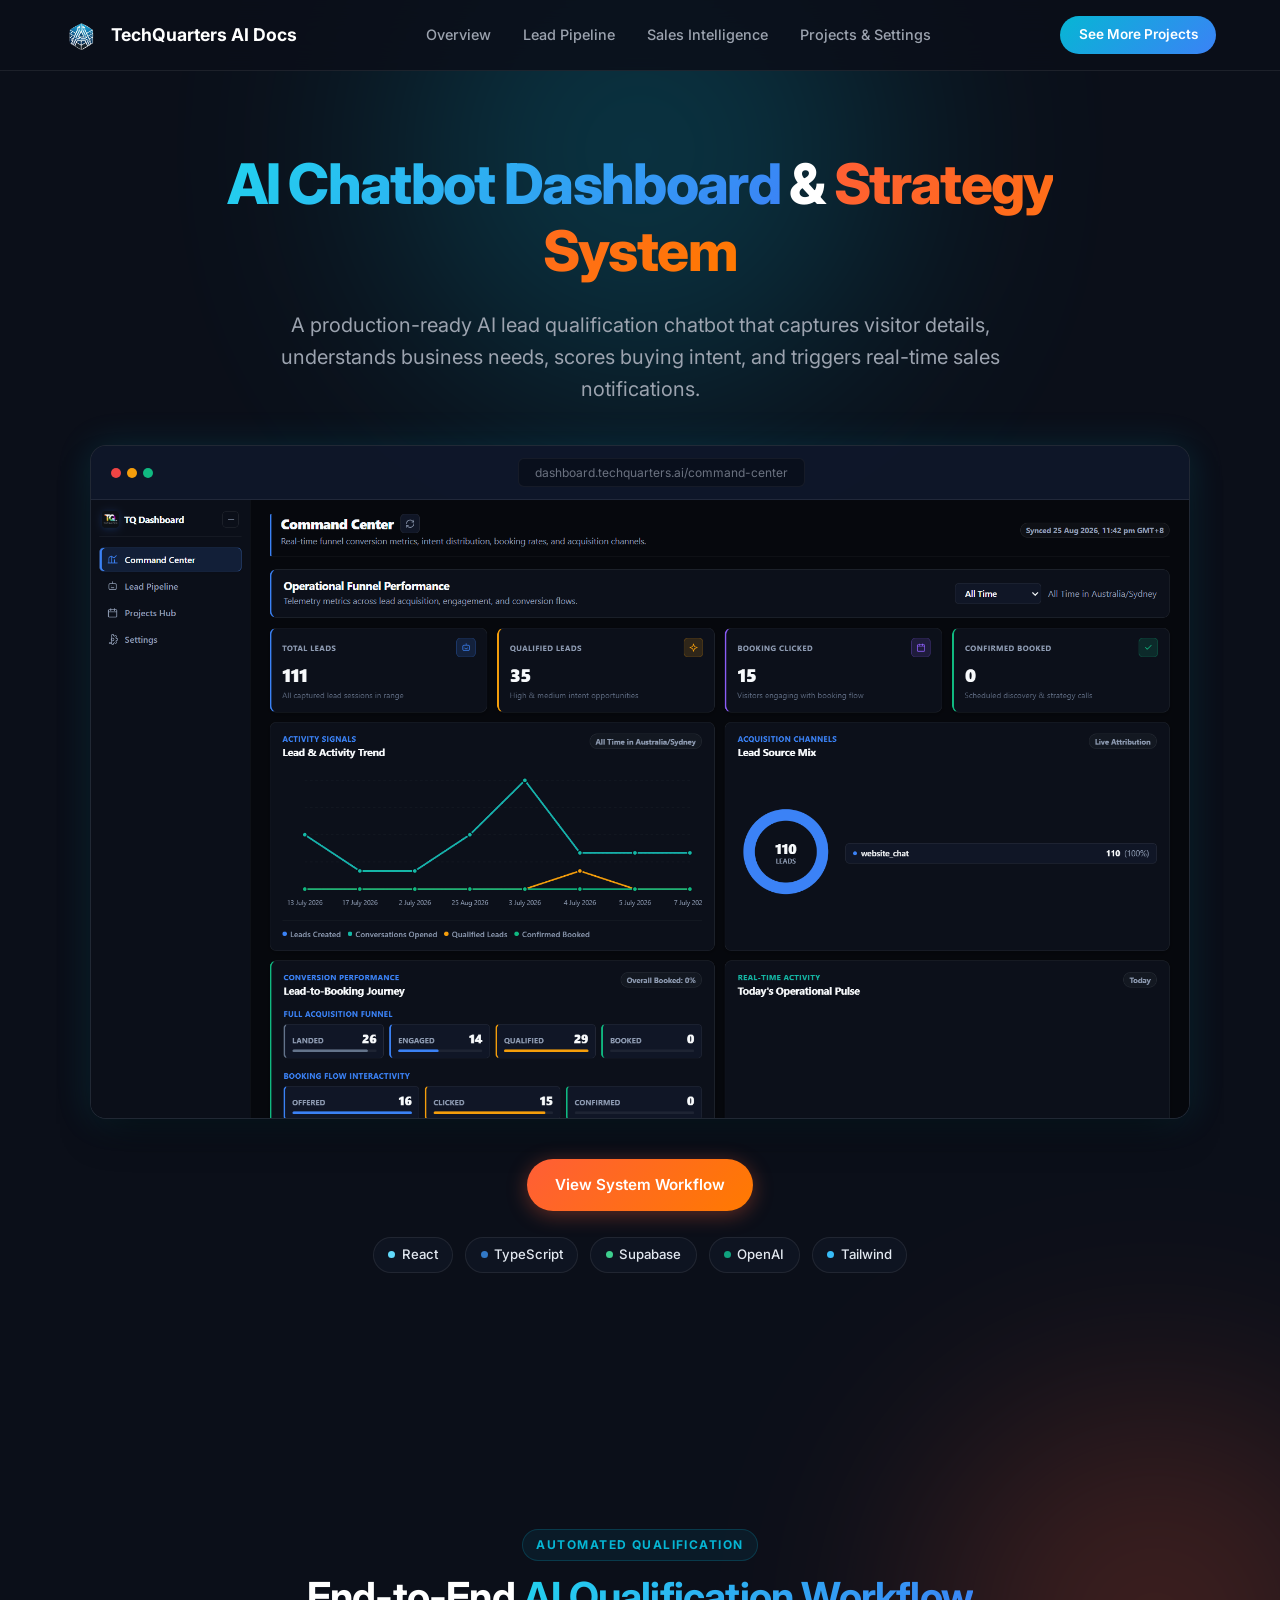
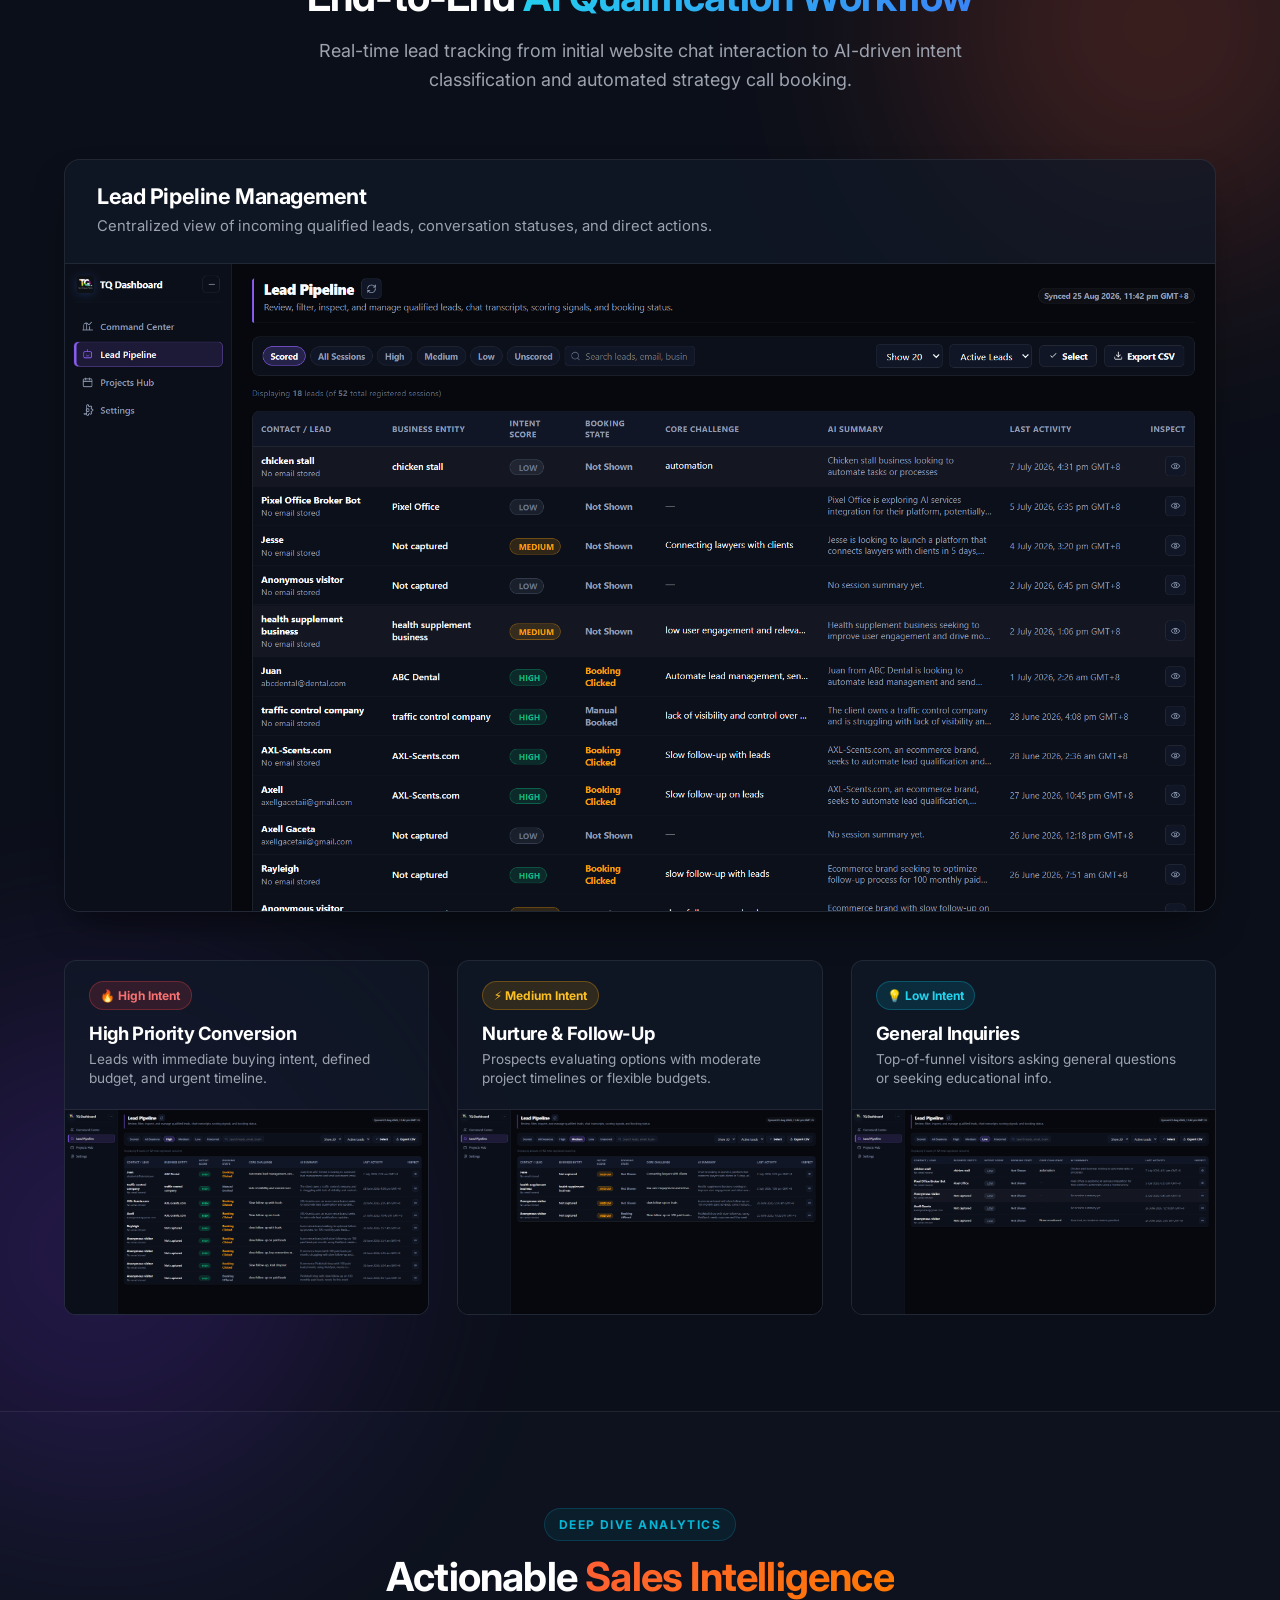
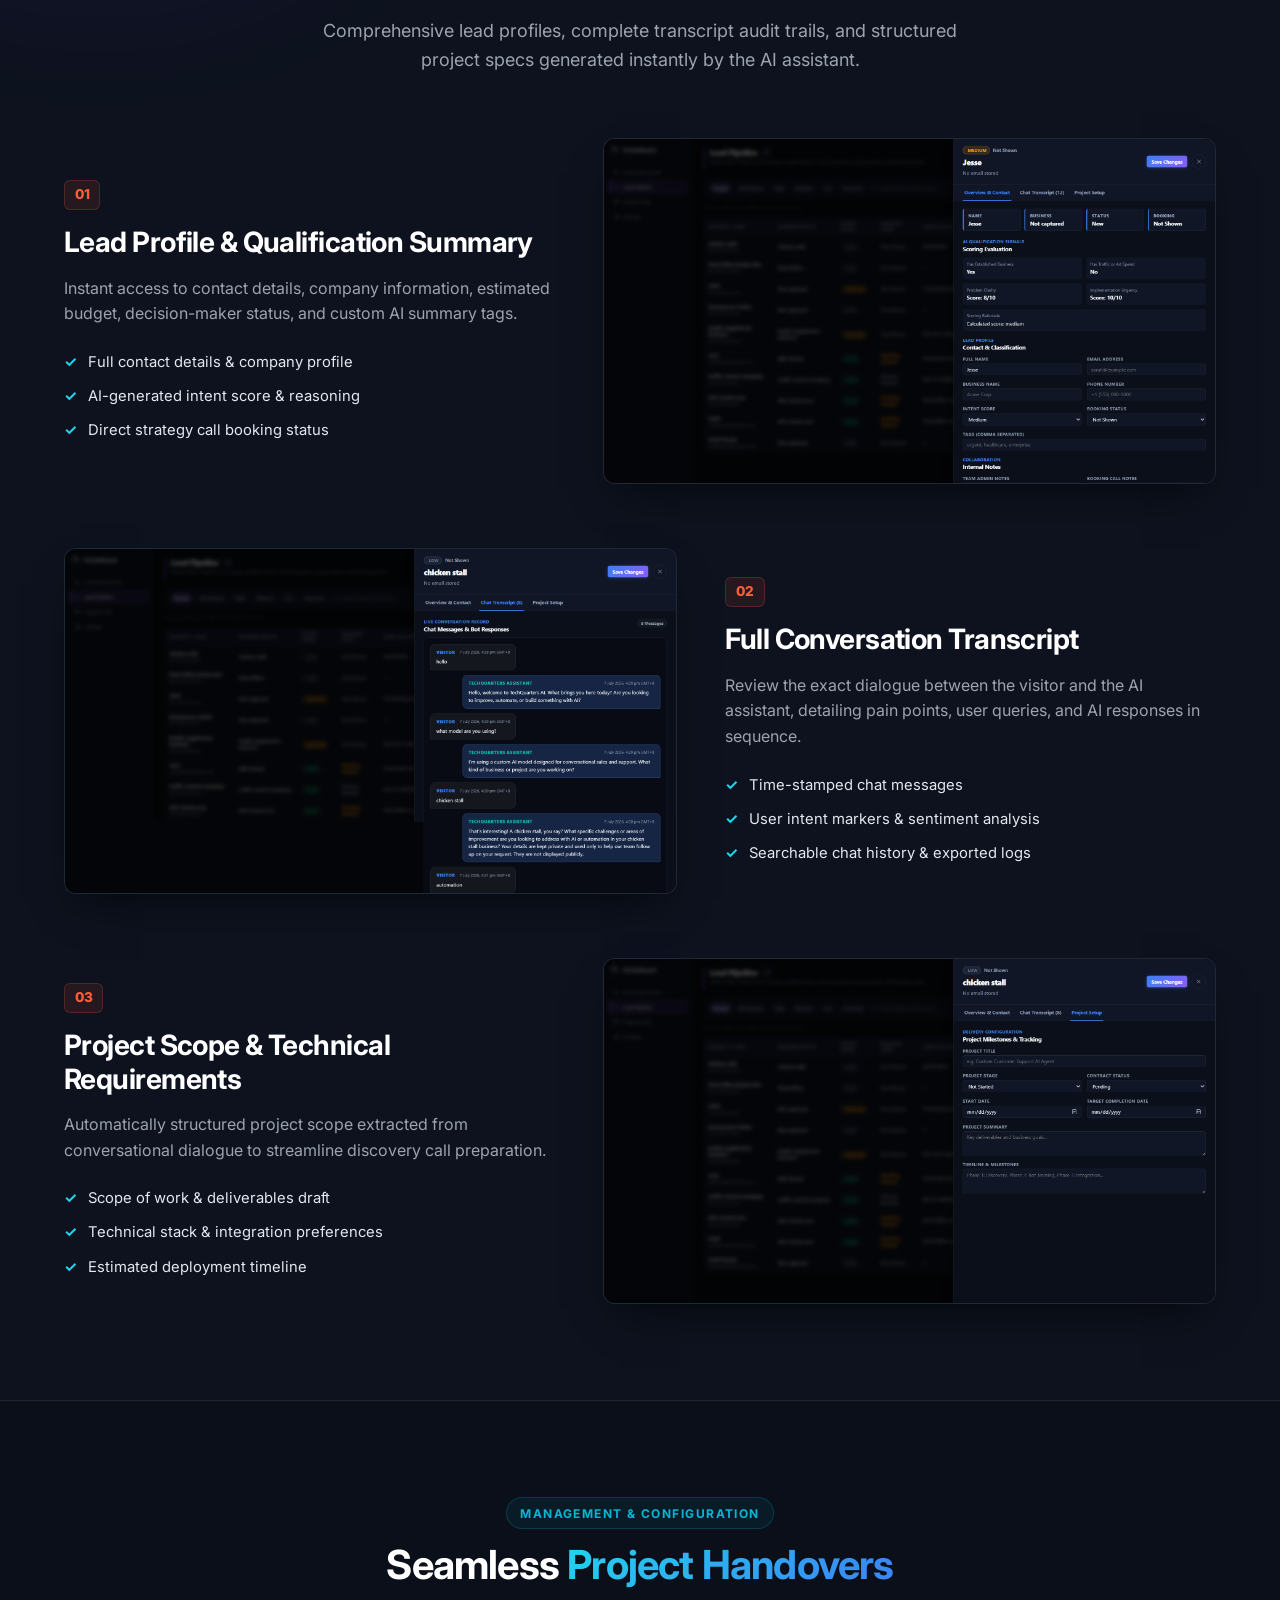
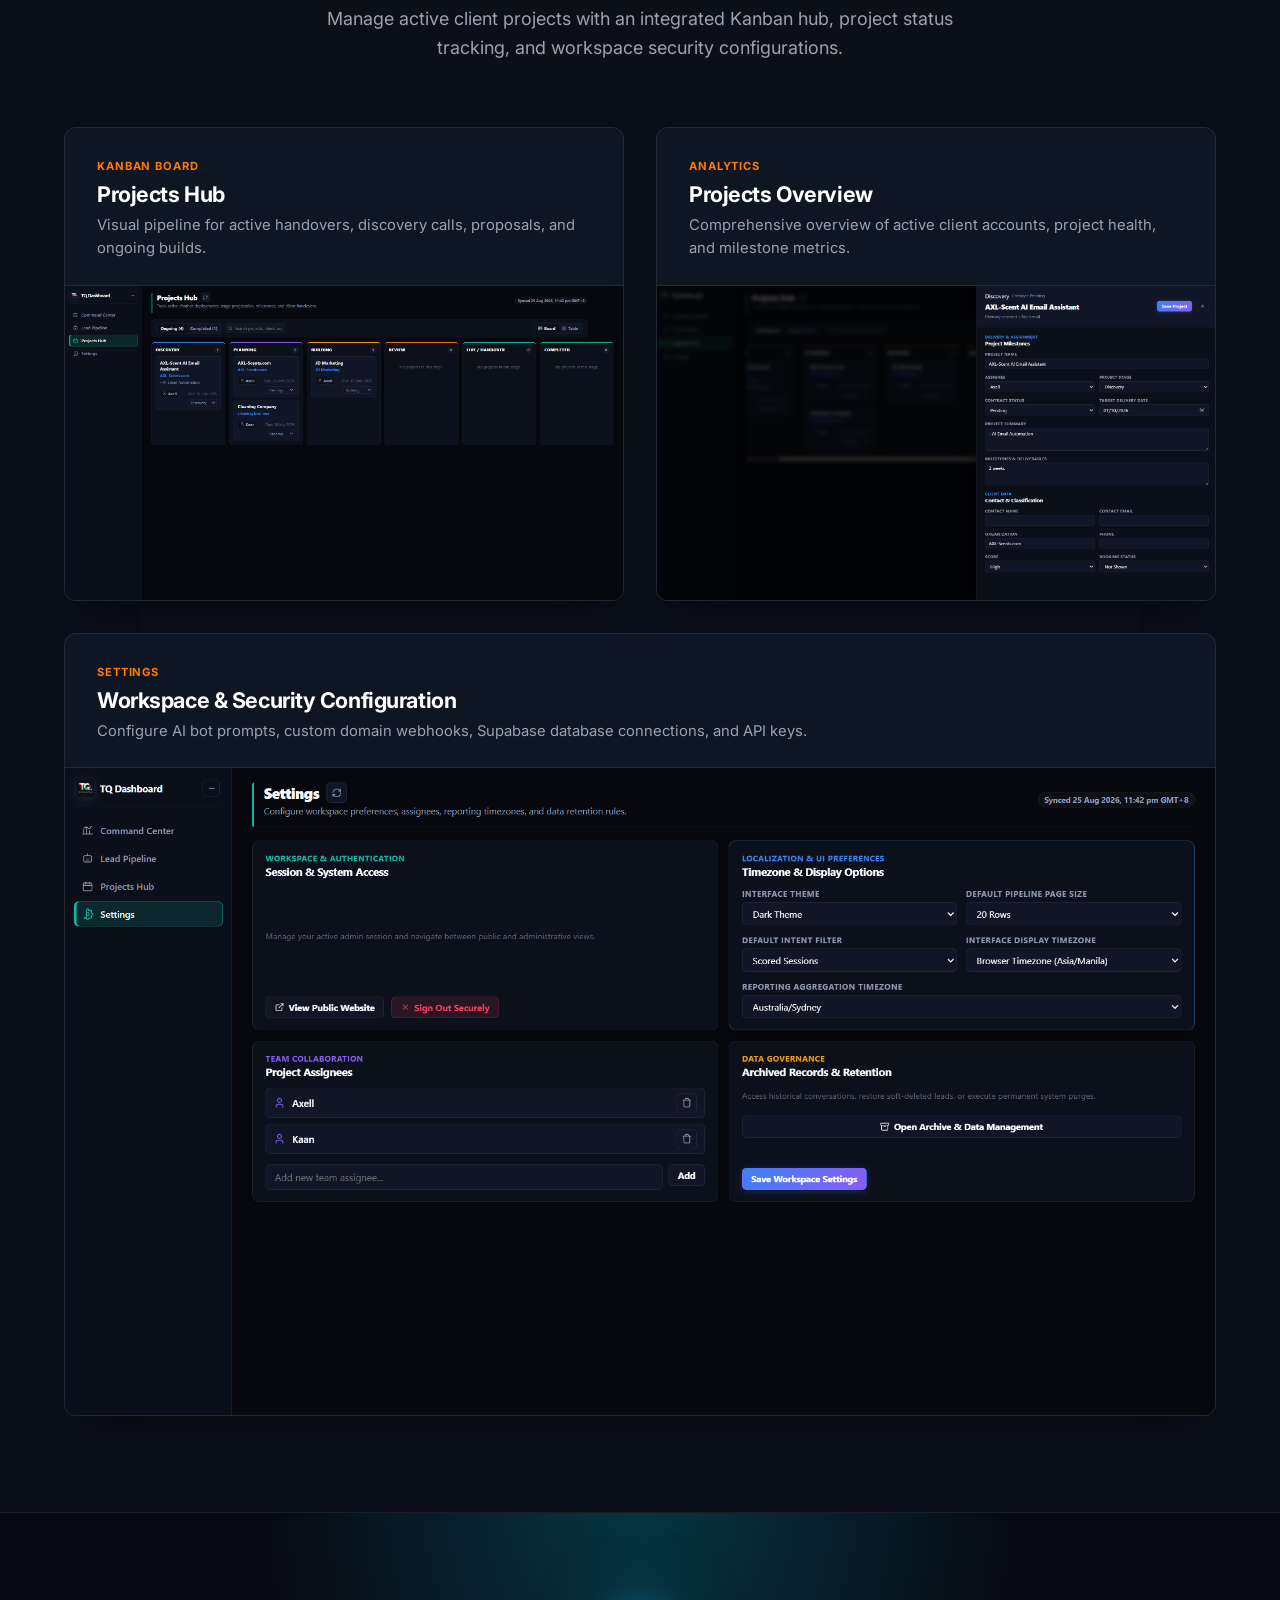
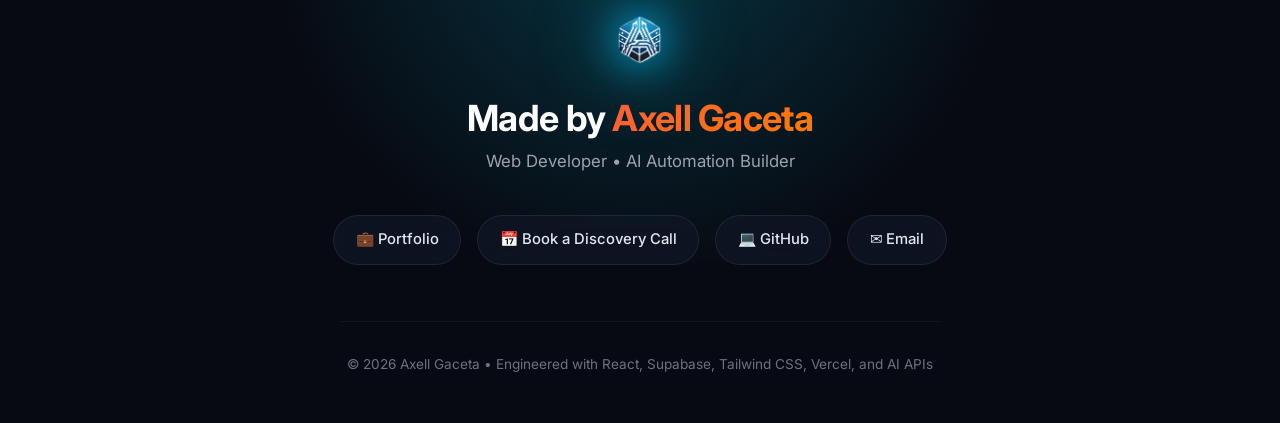
==== commit 01465b88: "feat: updated all CTA buttons to link to master portfolio" ====
--- a/dashboard/index.html
+++ b/dashboard/index.html
@@ -15,10 +15,10 @@
     rel="stylesheet">
 
   <!-- Favicon -->
-  <link rel="icon" href="./images/logo.png">
+  <link rel="icon" href="/dashboard/images/logo.png">
 
   <!-- Stylesheet -->
-  <link rel="stylesheet" href="./style.css">
+  <link rel="stylesheet" href="/dashboard/style.css">
 </head>
 
 <body>
@@ -32,7 +32,7 @@
   <header class="navbar">
     <div class="container nav-container">
       <a href="#hero" class="nav-brand">
-        <img src="./images/logo.png" alt="TechQuarters AI Logo" class="nav-logo">
+        <img src="/dashboard/images/logo.png" alt="TechQuarters AI Logo" class="nav-logo">
         <span class="nav-title">TechQuarters AI Docs</span>
       </a>
       <nav class="nav-links">
@@ -42,8 +42,8 @@
         <a href="#handovers">Projects & Settings</a>
       </nav>
       <div class="nav-cta">
-        <a href="https://calendar.app.google/RQwQhaRL65RpPxYm9" target="_blank" rel="noopener noreferrer"
-          class="btn btn-primary-sm">Book Discovery Call</a>
+        <a href="https://axell-builds.lovable.app/" target="_blank" rel="noopener noreferrer"
+          class="btn btn-primary-sm">See More Projects</a>
       </div>
     </div>
   </header>
@@ -73,7 +73,7 @@
           <div class="browser-address">dashboard.techquarters.ai/command-center</div>
         </div>
         <div class="aspect-ratio-16-9">
-          <img src="./images/command_center.png" alt="Command Center" class="clickable-image">
+          <img src="/dashboard/images/command_center.png" alt="Command Center" class="clickable-image">
         </div>
       </div>
 
@@ -114,7 +114,7 @@
           <p>Centralized view of incoming qualified leads, conversation statuses, and direct actions.</p>
         </div>
         <div class="aspect-ratio-16-9">
-          <img src="./images/lead_pipeline.png" alt="Lead Pipeline" class="clickable-image">
+          <img src="/dashboard/images/lead_pipeline.png" alt="Lead Pipeline" class="clickable-image">
         </div>
       </div>
 
@@ -128,7 +128,7 @@
             <p>Leads with immediate buying intent, defined budget, and urgent timeline.</p>
           </div>
           <div class="aspect-ratio-16-9">
-            <img src="./images/high_intent.png" alt="High Intent Score" class="clickable-image">
+            <img src="/dashboard/images/high_intent.png" alt="High Intent Score" class="clickable-image">
           </div>
         </div>
 
@@ -140,7 +140,7 @@
             <p>Prospects evaluating options with moderate project timelines or flexible budgets.</p>
           </div>
           <div class="aspect-ratio-16-9">
-            <img src="./images/medium_intent.png" alt="Medium Intent Score" class="clickable-image">
+            <img src="/dashboard/images/medium_intent.png" alt="Medium Intent Score" class="clickable-image">
           </div>
         </div>
 
@@ -152,7 +152,7 @@
             <p>Top-of-funnel visitors asking general questions or seeking educational info.</p>
           </div>
           <div class="aspect-ratio-16-9">
-            <img src="./images/low_intent.png" alt="Low Intent Score" class="clickable-image">
+            <img src="/dashboard/images/low_intent.png" alt="Low Intent Score" class="clickable-image">
           </div>
         </div>
       </div>
@@ -189,7 +189,7 @@
           </div>
           <div class="feature-media">
             <div class="aspect-ratio-16-9">
-              <img src="./images/lead_profile.png" alt="Lead Profile Setup" class="clickable-image">
+              <img src="/dashboard/images/lead_profile.png" alt="Lead Profile Setup" class="clickable-image">
             </div>
           </div>
         </div>
@@ -209,7 +209,7 @@
           </div>
           <div class="feature-media">
             <div class="aspect-ratio-16-9">
-              <img src="./images/lead_chat.png" alt="Chat Transcript" class="clickable-image">
+              <img src="/dashboard/images/lead_chat.png" alt="Chat Transcript" class="clickable-image">
             </div>
           </div>
         </div>
@@ -229,7 +229,7 @@
           </div>
           <div class="feature-media">
             <div class="aspect-ratio-16-9">
-              <img src="./images/lead_project.png" alt="Lead Project Setup" class="clickable-image">
+              <img src="/dashboard/images/lead_project.png" alt="Lead Project Setup" class="clickable-image">
             </div>
           </div>
         </div>
@@ -260,7 +260,7 @@
             <p>Visual pipeline for active handovers, discovery calls, proposals, and ongoing builds.</p>
           </div>
           <div class="aspect-ratio-16-9">
-            <img src="./images/projects_hub.png" alt="Projects Hub Kanban" class="clickable-image">
+            <img src="/dashboard/images/projects_hub.png" alt="Projects Hub Kanban" class="clickable-image">
           </div>
         </div>
 
@@ -272,7 +272,7 @@
             <p>Comprehensive overview of active client accounts, project health, and milestone metrics.</p>
           </div>
           <div class="aspect-ratio-16-9">
-            <img src="./images/projects_overview.png" alt="Projects Overview" class="clickable-image">
+            <img src="/dashboard/images/projects_overview.png" alt="Projects Overview" class="clickable-image">
           </div>
         </div>
 
@@ -284,7 +284,7 @@
             <p>Configure AI bot prompts, custom domain webhooks, Supabase database connections, and API keys.</p>
           </div>
           <div class="aspect-ratio-16-9">
-            <img src="./images/settings.png" alt="Workspace Settings" class="clickable-image">
+            <img src="/dashboard/images/settings.png" alt="Workspace Settings" class="clickable-image">
           </div>
         </div>
       </div>
@@ -298,7 +298,7 @@
 
       <!-- Logo -->
       <div class="footer-logo-wrapper">
-        <img src="./images/logo.png" alt="Logo" class="footer-logo">
+        <img src="/dashboard/images/logo.png" alt="Logo" class="footer-logo">
       </div>
 
       <!-- Headline -->
